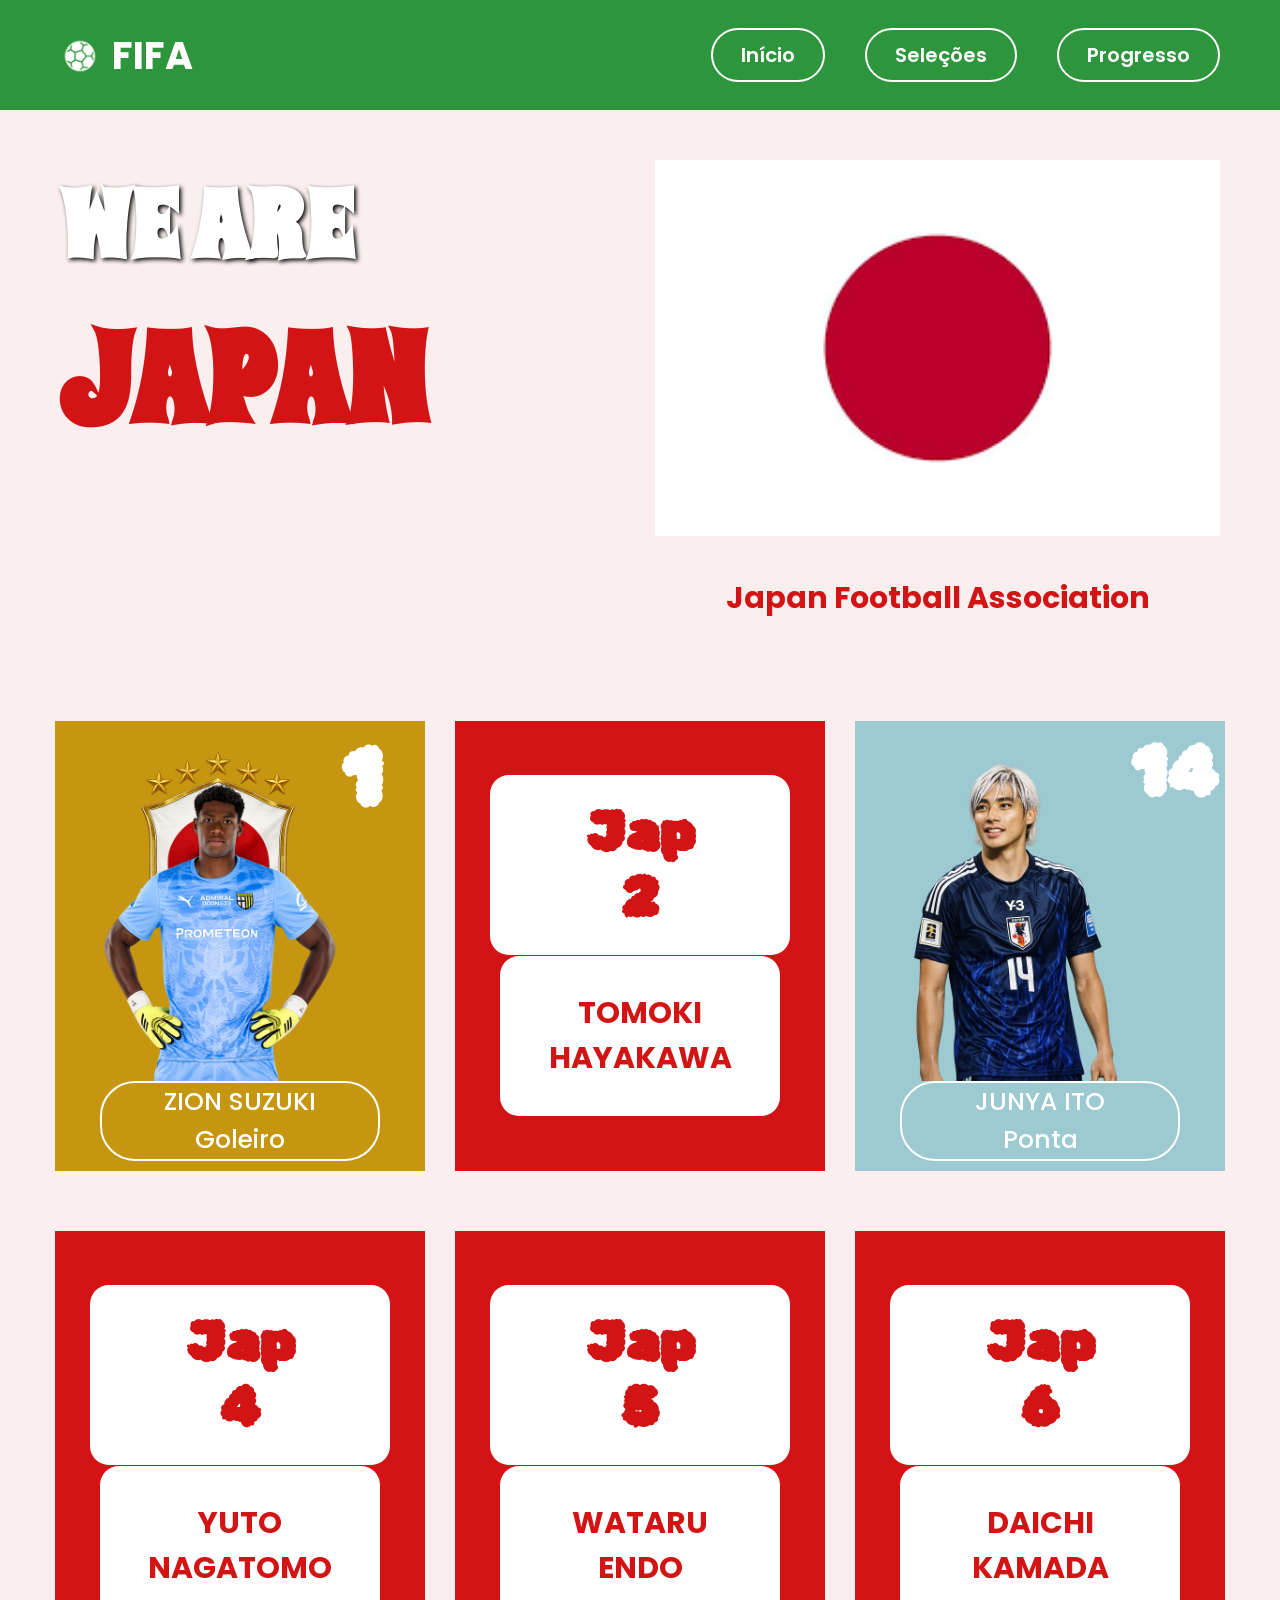
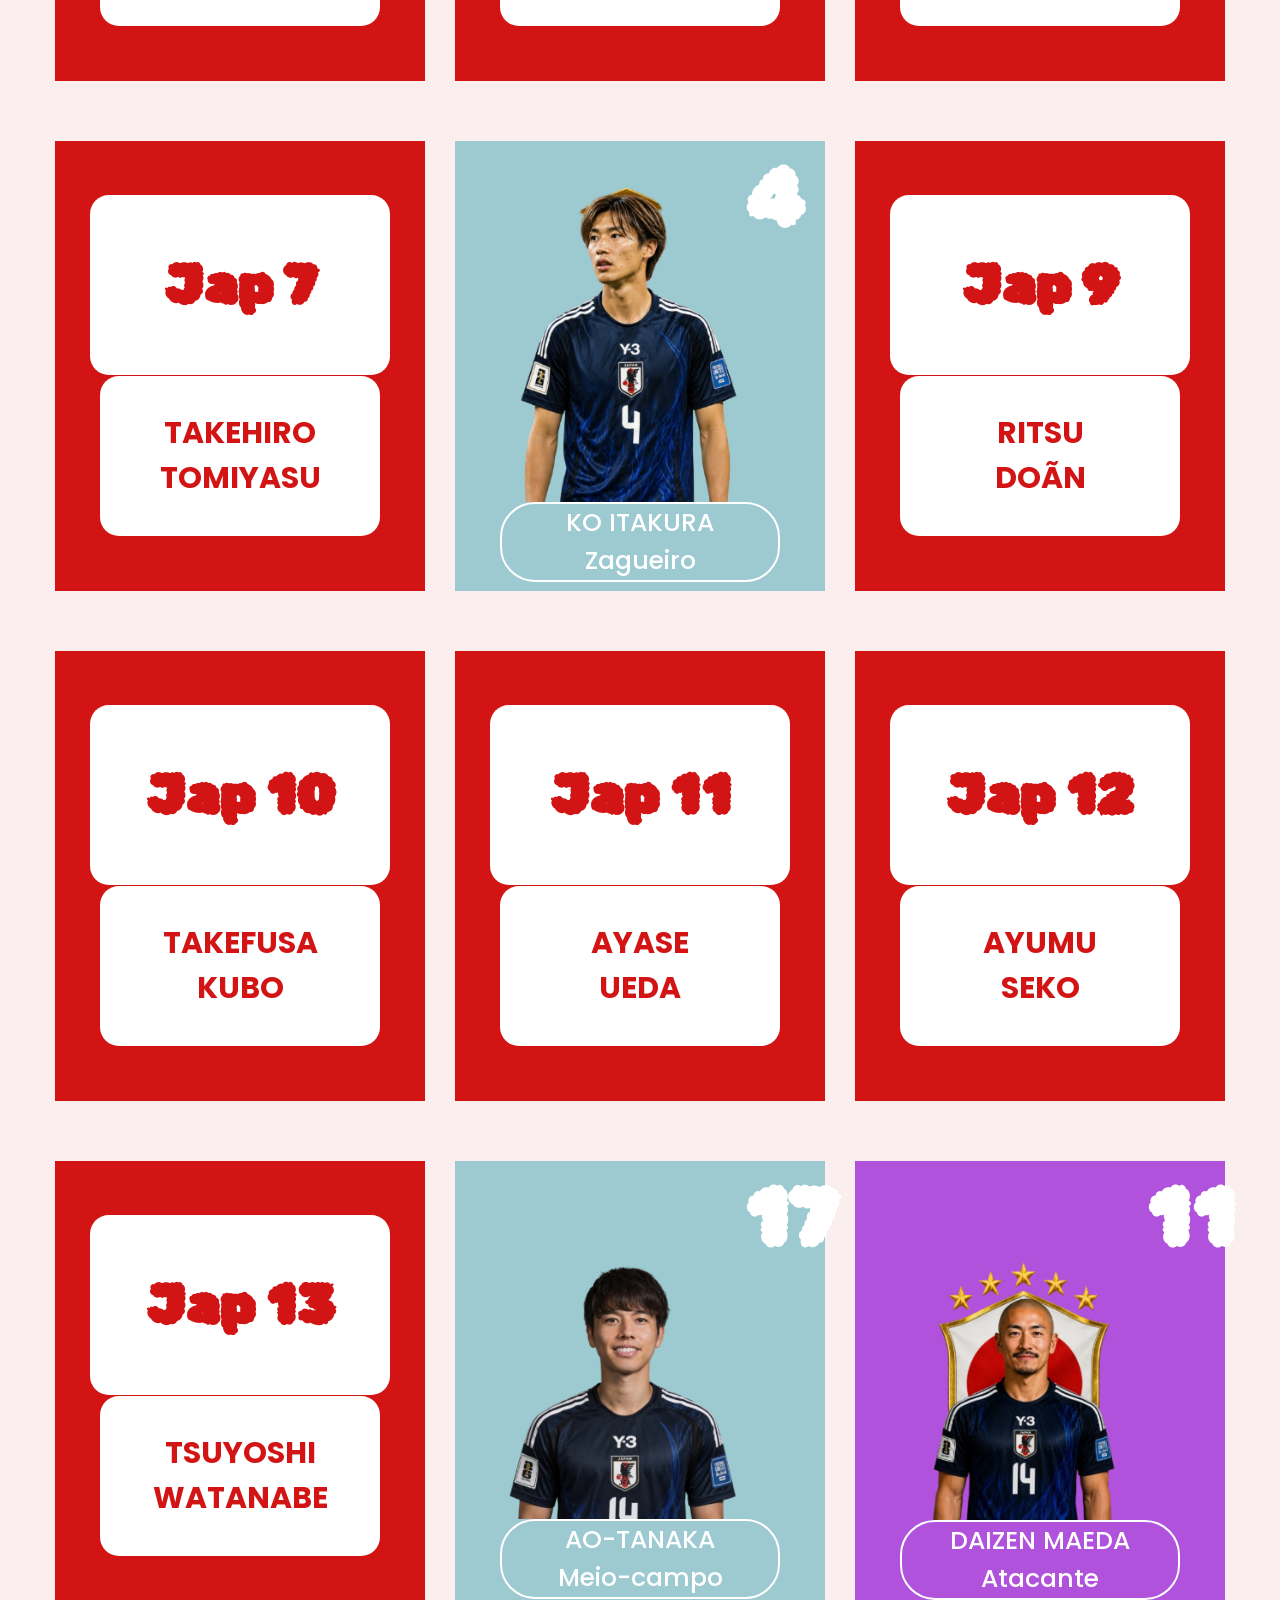
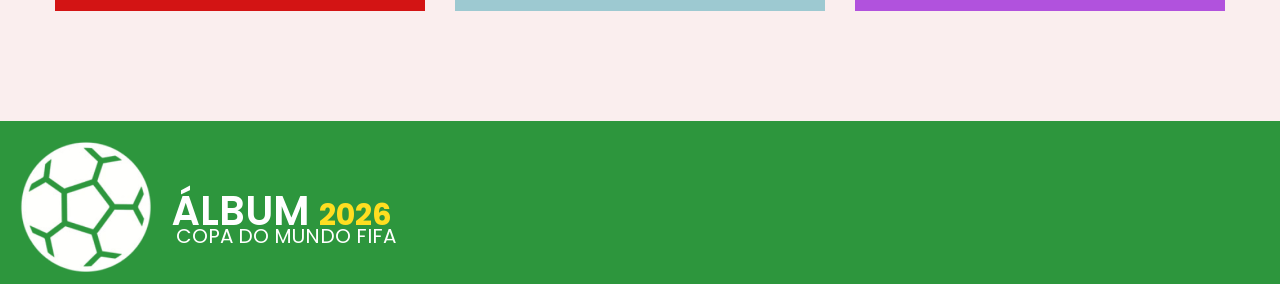
==== selecao-japonesa.html @ 314b2e4a "Add files via upload" ====
<!DOCTYPE html>
<html lang="pt-br" dir="ltr">
    <head>
        <meta charset="UTF-8">
        <meta name="viewport" content="width=device-width, initial-scale=1.0">
        <title>Seleção Japonesa</title>
        <link rel="stylesheet" href="assets/css/selecao-japonesa.css">
    </head>
    <body>
        <header>
        
            <div class="logo">
                <img src="assets/img/logo.png" alt="bola-de-futebol">
                <p>FIFA</p>
            </div>
        
            <nav class="menu">
                <a href="index.html#inicio">Início</a>
                <a href="index.html#selecoes">Seleções</a>
                <a href="index.html#progresso">Progresso</a>
            </nav>
        
        </header>
         <main>
            <section class="todo">
                <section class="identificacao">
                    <div class="txt1">
                        <p><span class="primeiro">WE ARE</span> <span class="dois">JAPAN</span></p>
    
                    
                        <div class="baixo">
                            <img src="assets/img/bandeira-japao.png"/>
                                    
                            <p class="txt-br">Japan Football Association</p>
    
                        </div>
                    </div>
 
        
                </section>

                <section class="selecao">
                    <section class="fig1">
                        <div class="grupo1">
                            <img src="assets/img/jogador-zion.png" alt="">
                            <h6>1</h6>
                        </div>
                        <div class="grupo2">
                            <p>ZION SUZUKI</p>
                            <p>Goleiro</p>
                        </div>
                    </section>

                    <section class="fig2">
                       <h5>Jap <span>2</span></h5>
                       <h4>TOMOKI HAYAKAWA</h4>
                    </section>

                    <section class="fig3">
                        <div class="grupo1">
                            <img src="assets/img/jogador-junya.png" alt="">
                            <h6>14</h6>
                        </div>
                        <div class="grupo2">
                            <p>JUNYA ITO</p>
                            <p>Ponta</p>
                        </div>
                    </section>

                    <section class="fig4">
                       <h5>Jap <span>4</span></h5>
                       <h4>YUTO <span>NAGATOMO</span></h4>
                    </section>

                    <section class="fig5">
                       <h5>Jap <span class="numero">5</span></h5>
                       <h4>WATARU <span>ENDO</span></h4>
                    </section>

                    <section class="fig6">
                       <h5>Jap <span>6</span></h5>
                       <h4>DAICHI <span>KAMADA</span></h4>
                    </section>
                    
                    <section class="fig7">
                       <h5>Jap 7</h5>
                       <h4>TAKEHIRO <span>TOMIYASU</span></h4>
                    </section>

                    <section class="fig8">
                        <div class="grupo1">
                            <img src="assets/img/jogador-itakura.png" alt="">
                            <h6>4</h6>
                        </div>
                        <div class="grupo2">
                            <p>KO ITAKURA</p>
                            <p>Zagueiro</p>
                        </div>
                    </section>

                    <section class="fig9">
                       <h5>Jap 9</h5>
                       <h4>RITSU <span>DOÃN</span></h4>
                    </section>

                    
                    <section class="fig10">
                       <h5>Jap 10</h5>
                       <h4>TAKEFUSA <span>KUBO</span></h4>
                    </section>

                    
                    <section class="fig11">
                       <h5>Jap 11</h5>
                       <h4>AYASE <span>UEDA</span></h4>
                    </section>

                    
                    <section class="fig12">
                       <h5>Jap 12</h5>
                       <h4>AYUMU <span>SEKO</span></h4>
                    </section>

                    
                    <section class="fig13">
                       <h5>Jap 13</h5>
                       <h4>TSUYOSHI WATANABE</h4>
                    </section>

                    <section class="fig14">
                        <div class="grupo1">
                            <img src="assets/img/tanaka.png" alt="AO-TANAKA">
                            <h6>17</h6>
                        </div>
                        <div class="grupo2">
                            <p>AO-TANAKA</p>
                            <p>Meio-campo</p>
                        </div>
                    </section>

                    <section class="fig15">
                        <div class="grupo1">
                            <img src="assets/img/jogador-daizen.png" alt="">
                            <h6>11</h6>
                        </div>
                        <div class="grupo2">
                            <p>DAIZEN MAEDA</p>
                            <p>Atacante</p>
                        </div>
                    </section>

                </section>
            </section>
                

         </main>

        <footer>
            <img src="assets/img/logo.png" alt="bola de futebol">
            <p>ÁLBUM <span>2026</span></p>
            <p class="copa">COPA DO MUNDO FIFA</p>
        </footer>
 
    </body>
</html>
---- assets/css/selecao-japonesa.css ----
@import url('https://fonts.googleapis.com/css2?family=Poppins:wght@400;500;600;700&display=swap');
@import url('https://fonts.googleapis.com/css2?family=Rubik+Bubbles&display=swap');
@import url('https://fonts.googleapis.com/css2?family=Spicy+Rice&display=swap');

*{
    margin: 0;
    padding: 0;
    box-sizing: border-box;
}

:root{
    --cor-texto:#FFFFFF;
    --cor-japao:#D31414;
    --cor-fig-rara:#C79610;
    --cor-fundo-selacao-japonesa:#FAEEEE;
    --cor-fig-comum:#9DC9D1;
    --cor-fig-especial:#B152DD;
}

body{
    font-family: 'Poppins', sans-serif;
    background-color: var(--cor-fundo-selacao-japonesa);
}

header{
    width: 100%;
    height: 110px;
    background: #2D963D;
    display: flex;
    align-items: center;
    justify-content: space-between;
    padding: 0 60px;
}

.logo{
    display: flex;
    align-items: center;
    gap: 12px;
}

.logo img{
    width: 40px;
}

.logo p{
    color: white;
    font-size: 38px;
    font-weight: 700;
}

.menu{
    display: flex;
    align-items: center;
    gap: 40px;
}

.menu a{
    color: white;
    font-size: 20px;
    font-weight: 600;
    border: 2px solid white;
    border-radius: 999px;
    padding: 10px 28px;
    transition: 0.3s;
    text-decoration: none;
}

.menu a:hover{
    background-color: white;
    color: #2D963D;
}

main{
    width: 100%;
}

.todo{
    display: flex;
    flex-direction: column;
}

.identificacao{
    display: flex;
    flex-direction: row;
    margin-bottom: 30px;
}

.txt1{
    display: flex;
    justify-content: space-between;
    margin: 50px 60px;
    width: 100%;
}

.txt1 img{
    width: 565px;
}

.primeiro{
    font-size: 96px;
    font-weight: 600;
    color: var(--cor-texto);
    font-family: 'Spicy Rice', cursive;
    text-shadow: 2px 2px 4px black;
}

.dois{
    font-size: 128px;
    font-weight: 600;
    color: var(--cor-japao);
    font-family: 'Spicy Rice', cursive;
}

.baixo{
    display: flex;
    flex-direction: column;
    text-align: center;
}

.txt-br{
    font-size: 30px;
    font-weight: bolder;
    color: var(--cor-japao);
    margin-top: 40px;
    font-family: 'Poppins', sans-serif;
}

.selecao{
    display: flex;
    flex-wrap: wrap;
    justify-content: center;
    gap: 30px;
    padding: 20px;
}

.selecao img{
    width: 240px;
}

.fig1{
    background-color: var(--cor-fig-rara);
    width: 30%;
    max-width: 370px;
    height: 450px;
    text-align: center;
    margin-bottom: 30px;
}

.fig2{
    width: 30%;
    max-width: 370px;
    height: 450px;
    background-color: var(--cor-japao);
    display: flex;
    justify-content: center;
    align-items: center;
    flex-direction: column;
    gap: 1px;
    margin-bottom: 30px;
}

.fig3{
    background-color: var(--cor-fig-comum);
    width: 30%;
    max-width: 370px;
    height: 450px;
    text-align: center;
    margin-bottom: 30px;
}

.fig4{
    width: 30%;
    max-width: 370px;
    height: 450px;
    background-color: var(--cor-japao);
    display: flex;
    justify-content: center;
    align-items: center;
    flex-direction: column;
    gap: 1px;
    margin-bottom: 30px;
}

.fig5{
    width: 30%;
    max-width: 370px;
    height: 450px;
    background-color: var(--cor-japao);
    display: flex;
    justify-content: center;
    align-items: center;
    flex-direction: column;
    gap: 1px;
    margin-bottom: 30px;
}

.fig6{
    width: 30%;
    max-width: 370px;
    height: 450px;
    background-color: var(--cor-japao);
    display: flex;
    justify-content: center;
    align-items: center;
    flex-direction: column;
    gap: 1px;
    margin-bottom: 30px;
}

.fig7{
    width: 30%;
    max-width: 370px;
    height: 450px;
    background-color: var(--cor-japao);
    display: flex;
    justify-content: center;
    align-items: center;
    flex-direction: column;
    gap: 1px;
    margin-bottom: 30px;
}

.fig8{
    background-color: var(--cor-fig-comum);
    width: 30%;
    max-width: 370px;
    height: 450px;
    text-align: center;
    margin-bottom: 30px;
}

.fig9{
    width: 30%;
    max-width: 370px;
    height: 450px;
    background-color: var(--cor-japao);
    display: flex;
    justify-content: center;
    align-items: center;
    flex-direction: column;
    gap: 1px;
    margin-bottom: 30px;
}

.fig10{
    width: 30%;
    max-width: 370px;
    height: 450px;
    background-color: var(--cor-japao);
    display: flex;
    justify-content: center;
    align-items: center;
    flex-direction: column;
    gap: 1px;
    margin-bottom: 30px;
}

.fig11{
    width: 30%;
    max-width: 370px;
    height: 450px;
    background-color: var(--cor-japao);
    display: flex;
    justify-content: center;
    align-items: center;
    flex-direction: column;
    gap: 1px;
    margin-bottom: 30px;
}

.fig12{
    width: 30%;
    max-width: 370px;
    height: 450px;
    background-color: var(--cor-japao);
    display: flex;
    justify-content: center;
    align-items: center;
    flex-direction: column;
    gap: 1px;
    margin-bottom: 30px;
}

.fig13{
    width: 30%;
    max-width: 370px;
    height: 450px;
    background-color: var(--cor-japao);
    display: flex;
    justify-content: center;
    align-items: center;
    flex-direction: column;
    gap: 1px;
    margin-bottom: 30px;
}

.fig14{
    background-color: var(--cor-fig-comum);
    width: 30%;
    max-width: 370px;
    height: 450px;
    text-align: center;
    margin-bottom: 30px;
}

.fig15{
    background-color: var(--cor-fig-especial);
    width: 30%;
    max-width: 370px;
    height: 450px;
    text-align: center;
    margin-bottom: 30px;
}

.grupo1{
    display: flex;
    flex-direction: row;
    justify-content: center;
}

.grupo1 h6{
    font-family: "Rubik Bubbles", system-ui;
    color: var(--cor-texto);
    font-size: 80px;
    margin-top: 10px;
}

.fig3 .grupo1 h6{
    font-size: 70px;
    margin-right: 15px;
}

.fig3 .grupo1 img{
    margin-left: 40px;
}

.fig8 .grupo1 img{
    margin-left: 30px;
}

.fig14 .grupo1 img{
    margin-left: 60px;
    margin-top: 100px;
}

.fig15 .grupo1 img{
    margin-left: 60px;
    margin-top: 100px;
}

.grupo2{
    font-size: 25px;
    color: var(--cor-texto);
    font-weight: 500;
    border: var(--cor-texto) 2px solid;
    border-radius: 35px;
    width: 280px;
    margin-left: auto;
    margin-right: auto;
}

.fig2 h5{
    background-color: var(--cor-texto);
    width: 300px;
    height: 180px;
    font-size: 55px;
    font-family: "Rubik Bubbles", system-ui;
    color: var(--cor-japao);
    border-radius: 19px;
    display: flex;
    justify-content: center;
    align-items: center;
    flex-direction: column;
}

.fig2 h4{
    background-color: var(--cor-texto);
    width: 280px;
    height: 160px;
    font-size: 30px;
    color: var(--cor-japao);
    border-radius: 19px;
    display: flex;
    text-align: center;
    flex-direction: column;
    justify-content: center;
}

.fig4 h5{
    background-color: var(--cor-texto);
    width: 300px;
    height: 180px;
    font-size: 55px;
    font-family: "Rubik Bubbles", system-ui;
    color: var(--cor-japao);
    border-radius: 19px;
    display: flex;
    justify-content: center;
    align-items: center;
    flex-direction: column;
}

.fig4 h4{
    background-color: var(--cor-texto);
    width: 280px;
    height: 160px;
    font-size: 30px;
    color: var(--cor-japao);
    border-radius: 19px;
    display: flex;
    text-align: center;
    flex-direction: column;
    justify-content: center;
}

.fig5 h5{
    background-color: var(--cor-texto);
    width: 300px;
    height: 180px;
    font-size: 55px;
    font-family: "Rubik Bubbles", system-ui;
    color: var(--cor-japao);
    border-radius: 19px;
    display: flex;
    justify-content: center;
    align-items: center;
    flex-direction: column;
}

.fig5 h4{
    background-color: var(--cor-texto);
    width: 280px;
    height: 160px;
    font-size: 30px;
    color: var(--cor-japao);
    border-radius: 19px;
    display: flex;
    text-align: center;
    flex-direction: column;
    justify-content: center;
}

.fig6 h5{
    background-color: var(--cor-texto);
    width: 300px;
    height: 180px;
    font-size: 55px;
    font-family: "Rubik Bubbles", system-ui;
    color: var(--cor-japao);
    border-radius: 19px;
    display: flex;
    justify-content: center;
    align-items: center;
    flex-direction: column;
}

.fig6 h4{
    background-color: var(--cor-texto);
    width: 280px;
    height: 160px;
    font-size: 30px;
    color: var(--cor-japao);
    border-radius: 19px;
    display: flex;
    text-align: center;
    flex-direction: column;
    justify-content: center;
}

.fig7 h5{
    background-color: var(--cor-texto);
    width: 300px;
    height: 180px;
    font-size: 55px;
    font-family: "Rubik Bubbles", system-ui;
    color: var(--cor-japao);
    border-radius: 19px;
    display: flex;
    justify-content: center;
    align-items: center;
    flex-direction: column;
}

.fig7 h4{
    background-color: var(--cor-texto);
    width: 280px;
    height: 160px;
    font-size: 30px;
    color: var(--cor-japao);
    border-radius: 19px;
    display: flex;
    text-align: center;
    flex-direction: column;
    justify-content: center;
}

.fig9 h5{
    background-color: var(--cor-texto);
    width: 300px;
    height: 180px;
    font-size: 55px;
    font-family: "Rubik Bubbles", system-ui;
    color: var(--cor-japao);
    border-radius: 19px;
    display: flex;
    justify-content: center;
    align-items: center;
    flex-direction: column;
}

.fig9 h4{
    background-color: var(--cor-texto);
    width: 280px;
    height: 160px;
    font-size: 30px;
    color: var(--cor-japao);
    border-radius: 19px;
    display: flex;
    text-align: center;
    flex-direction: column;
    justify-content: center;
}

.fig10 h5{
    background-color: var(--cor-texto);
    width: 300px;
    height: 180px;
    font-size: 55px;
    font-family: "Rubik Bubbles", system-ui;
    color: var(--cor-japao);
    border-radius: 19px;
    display: flex;
    justify-content: center;
    align-items: center;
    flex-direction: column;
}

.fig10 h4{
    background-color: var(--cor-texto);
    width: 280px;
    height: 160px;
    font-size: 30px;
    color: var(--cor-japao);
    border-radius: 19px;
    display: flex;
    text-align: center;
    flex-direction: column;
    justify-content: center;
}

.fig11 h5{
    background-color: var(--cor-texto);
    width: 300px;
    height: 180px;
    font-size: 55px;
    font-family: "Rubik Bubbles", system-ui;
    color: var(--cor-japao);
    border-radius: 19px;
    display: flex;
    justify-content: center;
    align-items: center;
    flex-direction: column;
}

.fig11 h4{
    background-color: var(--cor-texto);
    width: 280px;
    height: 160px;
    font-size: 30px;
    color: var(--cor-japao);
    border-radius: 19px;
    display: flex;
    text-align: center;
    flex-direction: column;
    justify-content: center;
}

.fig12 h5{
    background-color: var(--cor-texto);
    width: 300px;
    height: 180px;
    font-size: 55px;
    font-family: "Rubik Bubbles", system-ui;
    color: var(--cor-japao);
    border-radius: 19px;
    display: flex;
    justify-content: center;
    align-items: center;
    flex-direction: column;
}

.fig12 h4{
    background-color: var(--cor-texto);
    width: 280px;
    height: 160px;
    font-size: 30px;
    color: var(--cor-japao);
    border-radius: 19px;
    display: flex;
    text-align: center;
    flex-direction: column;
    justify-content: center;
}

.fig13 h5{
    background-color: var(--cor-texto);
    width: 300px;
    height: 180px;
    font-size: 55px;
    font-family: "Rubik Bubbles", system-ui;
    color: var(--cor-japao);
    border-radius: 19px;
    display: flex;
    justify-content: center;
    align-items: center;
    flex-direction: column;
}

.fig13 h4{
    background-color: var(--cor-texto);
    width: 280px;
    height: 160px;
    font-size: 30px;
    color: var(--cor-japao);
    border-radius: 19px;
    display: flex;
    text-align: center;
    flex-direction: column;
    justify-content: center;
}

footer{
    background-color: #2D963D;
    margin-top: 60px;
    display: flex;
}

footer img{
    display: flex;
}

footer p{
    color: white;
    font-size: 40px;
    font-weight: 600;
    flex-direction: column;
    margin-top: 60px;
}

footer p span{
    font-size: 30px;
    font-weight: 700;
    color: #FFDE21;
    margin-top: 20px;
}

.copa{
    font-size: 20px;
    font-weight: 400;
    margin-top: 100px;
    margin-left: -216px;
}

/* ===================== TABLET (769px – 1024px) ===================== */

@media (min-width: 769px) and (max-width: 1024px){

    header{
        height: auto;
        padding: 20px 30px;
        justify-content: space-between;
        flex-wrap: wrap;
        gap: 16px;
    }

    .logo p{
        font-size: 30px;
    }

    .menu{
        flex-wrap: wrap;
        gap: 14px;
    }

    .menu a{
        font-size: 15px;
        padding: 8px 18px;
    }

    .identificacao{
        flex-direction: column;
        align-items: center;
    }

    .txt1{
        flex-direction: column;
        align-items: center;
        margin: 40px 20px;
        text-align: center;
    }

    .txt1 img{
        width: 420px;
        max-width: 90%;
    }

    .primeiro{
        font-size: 70px;
    }

    .dois{
        font-size: 95px;
    }

    .txt-br{
        font-size: 26px;
    }

    .selecao{
        justify-content: center;
        gap: 16px;
        padding: 20px;
    }

    .fig1{
        width: 48%;
        max-width: 370px;
        height: 430px;
        margin-bottom: 16px;
    }

    .fig2{
        width: 48%;
        max-width: 370px;
        height: 430px;
        margin-bottom: 16px;
    }

    .fig3{
        width: 48%;
        max-width: 370px;
        height: 430px;
        margin-bottom: 16px;
    }

    .fig4{
        width: 48%;
        max-width: 370px;
        height: 430px;
        margin-bottom: 16px;
    }

    .fig5{
        width: 48%;
        max-width: 370px;
        height: 430px;
        margin-bottom: 16px;
    }

    .fig6{
        width: 48%;
        max-width: 370px;
        height: 430px;
        margin-bottom: 16px;
    }

    .fig7{
        width: 48%;
        max-width: 370px;
        height: 430px;
        margin-bottom: 16px;
    }

    .fig8{
        width: 48%;
        max-width: 370px;
        height: 430px;
        margin-bottom: 16px;
    }

    .fig9{
        width: 48%;
        max-width: 370px;
        height: 430px;
        margin-bottom: 16px;
    }

    .fig10{
        width: 48%;
        max-width: 370px;
        height: 430px;
        margin-bottom: 16px;
    }

    .fig11{
        width: 48%;
        max-width: 370px;
        height: 430px;
        margin-bottom: 16px;
    }

    .fig12{
        width: 48%;
        max-width: 370px;
        height: 430px;
        margin-bottom: 16px;
    }

    .fig13{
        width: 48%;
        max-width: 370px;
        height: 430px;
        margin-bottom: 16px;
    }

    .fig14{
        width: 48%;
        max-width: 370px;
        height: 430px;
        margin-bottom: 16px;
    }

    .fig15{
        width: 48%;
        max-width: 370px;
        height: 430px;
        margin-bottom: 16px;
    }

    .selecao img{
        width: 210px;
    }

    .grupo1 h6{
        font-size: 65px;
    }

    .fig3 .grupo1 h6{
        font-size: 60px;
    }

    .fig3 .grupo1 img{
        margin-left: 25px;
    }

    .fig8 .grupo1 img{
        margin-left: 20px;
    }

    .fig14 .grupo1 img{
        margin-left: 45px;
        margin-top: 90px;
    }

    .fig15 .grupo1 img{
        margin-left: 45px;
        margin-top: 90px;
    }

    .grupo2{
        width: 240px;
        font-size: 22px;
    }

    .fig2 h5{
        width: 260px;
        height: 160px;
        font-size: 45px;
    }

    .fig2 h4{
        width: 240px;
        height: 140px;
        font-size: 25px;
    }

    .fig4 h5{
        width: 260px;
        height: 160px;
        font-size: 45px;
    }

    .fig4 h4{
        width: 240px;
        height: 140px;
        font-size: 25px;
    }

    .fig5 h5{
        width: 260px;
        height: 160px;
        font-size: 45px;
    }

    .fig5 h4{
        width: 240px;
        height: 140px;
        font-size: 25px;
    }

    .fig6 h5{
        width: 260px;
        height: 160px;
        font-size: 45px;
    }

    .fig6 h4{
        width: 240px;
        height: 140px;
        font-size: 25px;
    }

    .fig7 h5{
        width: 260px;
        height: 160px;
        font-size: 45px;
    }

    .fig7 h4{
        width: 240px;
        height: 140px;
        font-size: 25px;
    }

    .fig9 h5{
        width: 260px;
        height: 160px;
        font-size: 45px;
    }

    .fig9 h4{
        width: 240px;
        height: 140px;
        font-size: 25px;
    }

    .fig10 h5{
        width: 260px;
        height: 160px;
        font-size: 45px;
    }

    .fig10 h4{
        width: 240px;
        height: 140px;
        font-size: 25px;
    }

    .fig11 h5{
        width: 260px;
        height: 160px;
        font-size: 45px;
    }

    .fig11 h4{
        width: 240px;
        height: 140px;
        font-size: 25px;
    }

    .fig12 h5{
        width: 260px;
        height: 160px;
        font-size: 45px;
    }

    .fig12 h4{
        width: 240px;
        height: 140px;
        font-size: 25px;
    }

    .fig13 h5{
        width: 260px;
        height: 160px;
        font-size: 45px;
    }

    .fig13 h4{
        width: 240px;
        height: 140px;
        font-size: 25px;
    }

    footer{
        justify-content: center;
        align-items: center;
        text-align: center;
        flex-wrap: wrap;
        gap: 20px;
        padding: 25px;
    }

    footer p{
        margin-top: 0;
    }

    .copa{
        margin: 0;
        width: 100%;
    }
}

/* ===================== CELULAR (≤ 768px) ===================== */

@media (max-width: 768px){

    header{
        height: auto;
        padding: 20px;
        flex-direction: column;
        justify-content: center;
        align-items: center;
        gap: 18px;
    }

    .logo img{
        width: 34px;
    }

    .logo p{
        font-size: 28px;
    }

    .menu{
        flex-direction: column;
        width: 100%;
        gap: 12px;
    }

    .menu a{
        width: 100%;
        text-align: center;
        font-size: 17px;
        padding: 10px 20px;
    }

    .identificacao{
        flex-direction: column;
        align-items: center;
        margin-bottom: 20px;
    }

    .txt1{
        flex-direction: column;
        align-items: center;
        margin: 30px 15px;
        text-align: center;
    }

    .txt1 img{
        width: 280px;
        max-width: 90%;
    }

    .primeiro{
        font-size: 46px;
    }

    .dois{
        font-size: 65px;
    }

    .txt-br{
        font-size: 18px;
        margin-top: 20px;
    }

    .selecao{
        justify-content: space-between;
        gap: 8px;
        padding: 10px 12px;
    }

    .fig1{
        width: 48%;
        max-width: none;
        height: 270px;
        margin-bottom: 8px;
    }

    .fig2{
        width: 48%;
        max-width: none;
        height: 270px;
        margin-bottom: 8px;
    }

    .fig3{
        width: 48%;
        max-width: none;
        height: 270px;
        margin-bottom: 8px;
    }

    .fig4{
        width: 48%;
        max-width: none;
        height: 270px;
        margin-bottom: 8px;
    }

    .fig5{
        width: 48%;
        max-width: none;
        height: 270px;
        margin-bottom: 8px;
    }

    .fig6{
        width: 48%;
        max-width: none;
        height: 270px;
        margin-bottom: 8px;
    }

    .fig7{
        width: 48%;
        max-width: none;
        height: 270px;
        margin-bottom: 8px;
    }

    .fig8{
        width: 48%;
        max-width: none;
        height: 270px;
        margin-bottom: 8px;
    }

    .fig9{
        width: 48%;
        max-width: none;
        height: 270px;
        margin-bottom: 8px;
    }

    .fig10{
        width: 48%;
        max-width: none;
        height: 270px;
        margin-bottom: 8px;
    }

    .fig11{
        width: 48%;
        max-width: none;
        height: 270px;
        margin-bottom: 8px;
    }

    .fig12{
        width: 48%;
        max-width: none;
        height: 270px;
        margin-bottom: 8px;
    }

    .fig13{
        width: 48%;
        max-width: none;
        height: 270px;
        margin-bottom: 8px;
    }

    .fig14{
        width: 48%;
        max-width: none;
        height: 270px;
        margin-bottom: 8px;
    }

    .fig15{
        width: 48%;
        max-width: none;
        height: 270px;
        margin-bottom: 8px;
    }

    .selecao img{
        width: 105px;
    }

    .grupo1{
        align-items: center;
    }

    .grupo1 h6{
        font-size: 38px;
        margin-top: 8px;
    }

    .fig3 .grupo1 h6{
        font-size: 34px;
        margin-right: 5px;
    }

    .fig3 .grupo1 img{
        margin-left: 8px;
    }

    .fig8 .grupo1 img{
        margin-left: 8px;
    }

    .fig14 .grupo1 img{
        margin-left: 18px;
        margin-top: 55px;
    }

    .fig15 .grupo1 img{
        margin-left: 18px;
        margin-top: 55px;
    }

    .grupo2{
        width: 130px;
        font-size: 13px;
        border-radius: 20px;
        padding: 3px;
    }

    .fig2 h5{
        width: 130px;
        height: 85px;
        font-size: 26px;
        border-radius: 12px;
    }

    .fig2 h4{
        width: 125px;
        height: 85px;
        font-size: 15px;
        border-radius: 12px;
        padding: 5px;
    }

    .fig4 h5{
        width: 130px;
        height: 85px;
        font-size: 26px;
        border-radius: 12px;
    }

    .fig4 h4{
        width: 125px;
        height: 85px;
        font-size: 15px;
        border-radius: 12px;
        padding: 5px;
    }

    .fig5 h5{
        width: 130px;
        height: 85px;
        font-size: 26px;
        border-radius: 12px;
    }

    .fig5 h4{
        width: 125px;
        height: 85px;
        font-size: 15px;
        border-radius: 12px;
        padding: 5px;
    }

    .fig6 h5{
        width: 130px;
        height: 85px;
        font-size: 26px;
        border-radius: 12px;
    }

    .fig6 h4{
        width: 125px;
        height: 85px;
        font-size: 15px;
        border-radius: 12px;
        padding: 5px;
    }

    .fig7 h5{
        width: 130px;
        height: 85px;
        font-size: 26px;
        border-radius: 12px;
    }

    .fig7 h4{
        width: 125px;
        height: 85px;
        font-size: 15px;
        border-radius: 12px;
        padding: 5px;
    }

    .fig9 h5{
        width: 130px;
        height: 85px;
        font-size: 26px;
        border-radius: 12px;
    }

    .fig9 h4{
        width: 125px;
        height: 85px;
        font-size: 15px;
        border-radius: 12px;
        padding: 5px;
    }

    .fig10 h5{
        width: 130px;
        height: 85px;
        font-size: 26px;
        border-radius: 12px;
    }

    .fig10 h4{
        width: 125px;
        height: 85px;
        font-size: 15px;
        border-radius: 12px;
        padding: 5px;
    }

    .fig11 h5{
        width: 130px;
        height: 85px;
        font-size: 26px;
        border-radius: 12px;
    }

    .fig11 h4{
        width: 125px;
        height: 85px;
        font-size: 15px;
        border-radius: 12px;
        padding: 5px;
    }

    .fig12 h5{
        width: 130px;
        height: 85px;
        font-size: 26px;
        border-radius: 12px;
    }

    .fig12 h4{
        width: 125px;
        height: 85px;
        font-size: 15px;
        border-radius: 12px;
        padding: 5px;
    }

    .fig13 h5{
        width: 130px;
        height: 85px;
        font-size: 26px;
        border-radius: 12px;
    }

    .fig13 h4{
        width: 125px;
        height: 85px;
        font-size: 15px;
        border-radius: 12px;
        padding: 5px;
    }

    footer{
        flex-direction: column;
        align-items: center;
        text-align: center;
        padding: 25px 20px;
        gap: 10px;
    }

    footer p{
        font-size: 28px;
        margin-top: 0;
    }

    footer p span{
        font-size: 22px;
    }

    .copa{
        font-size: 16px;
        margin: 0;
    }
}
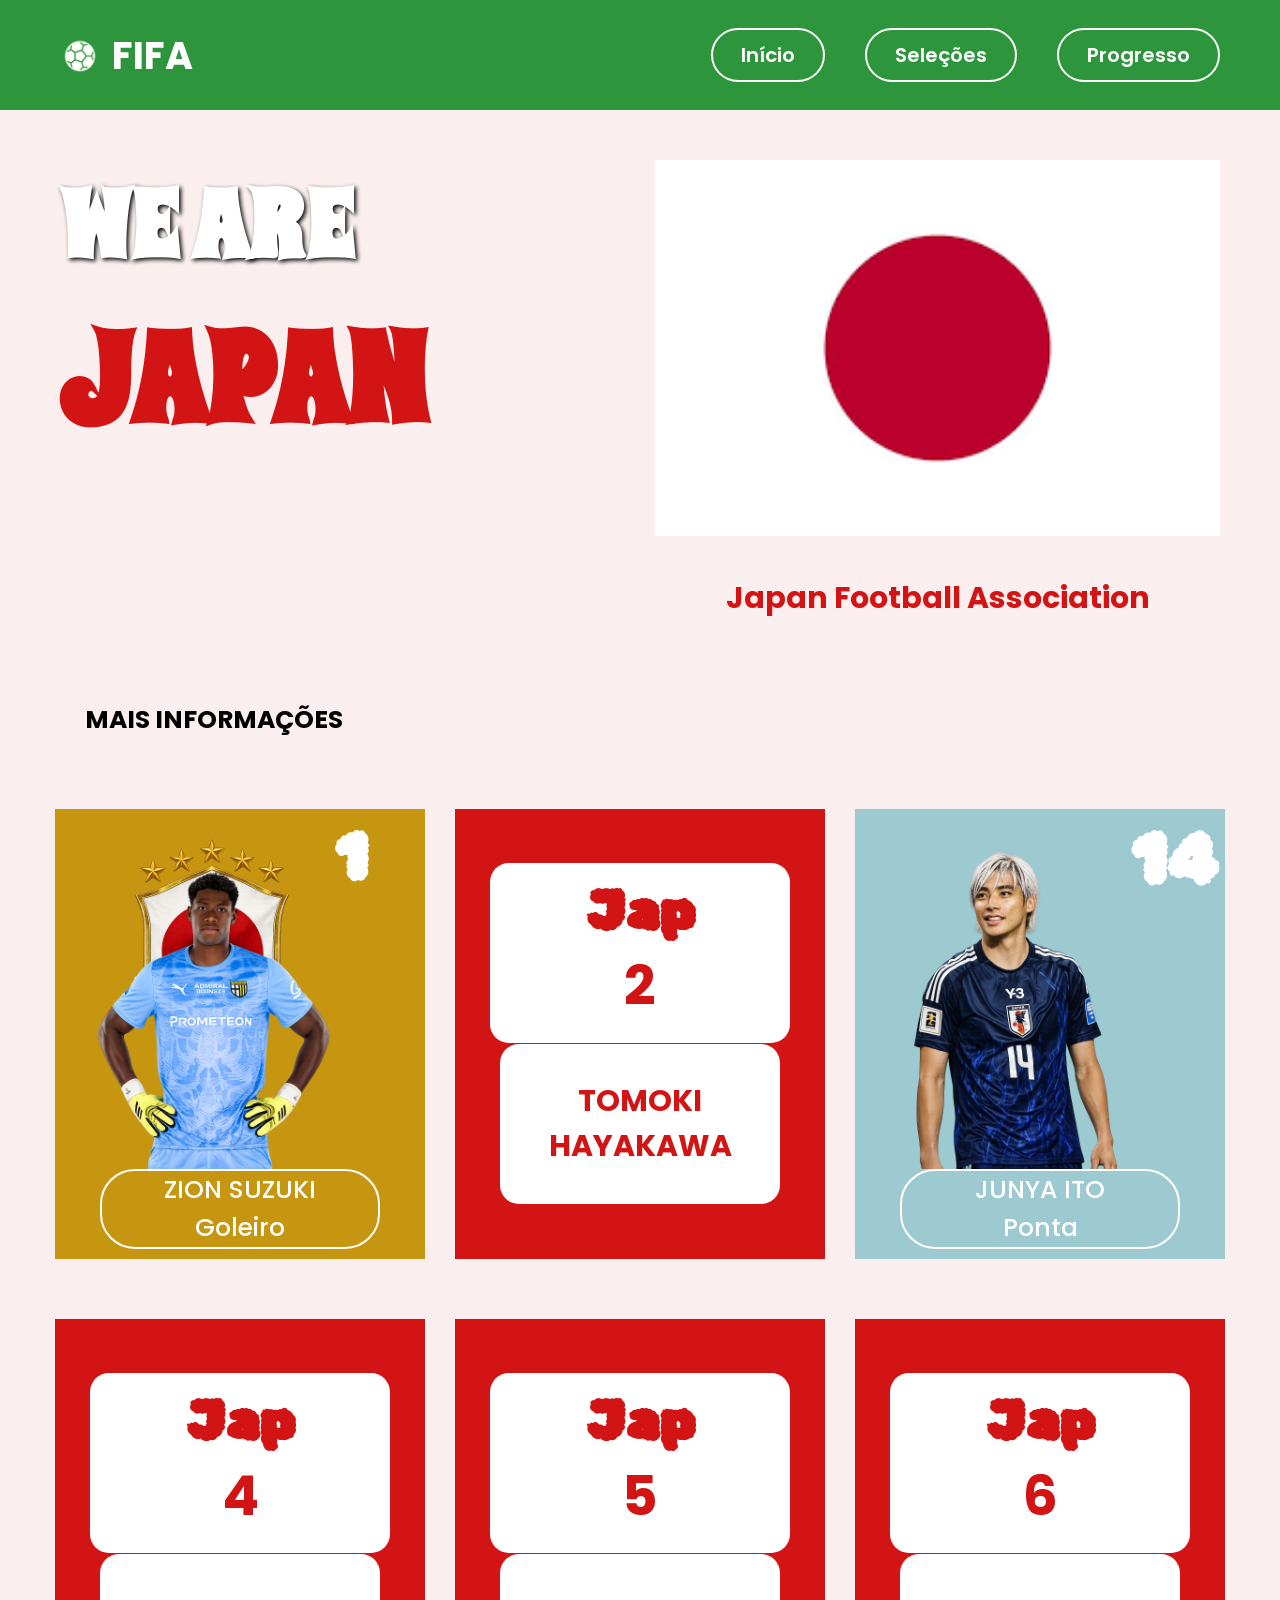
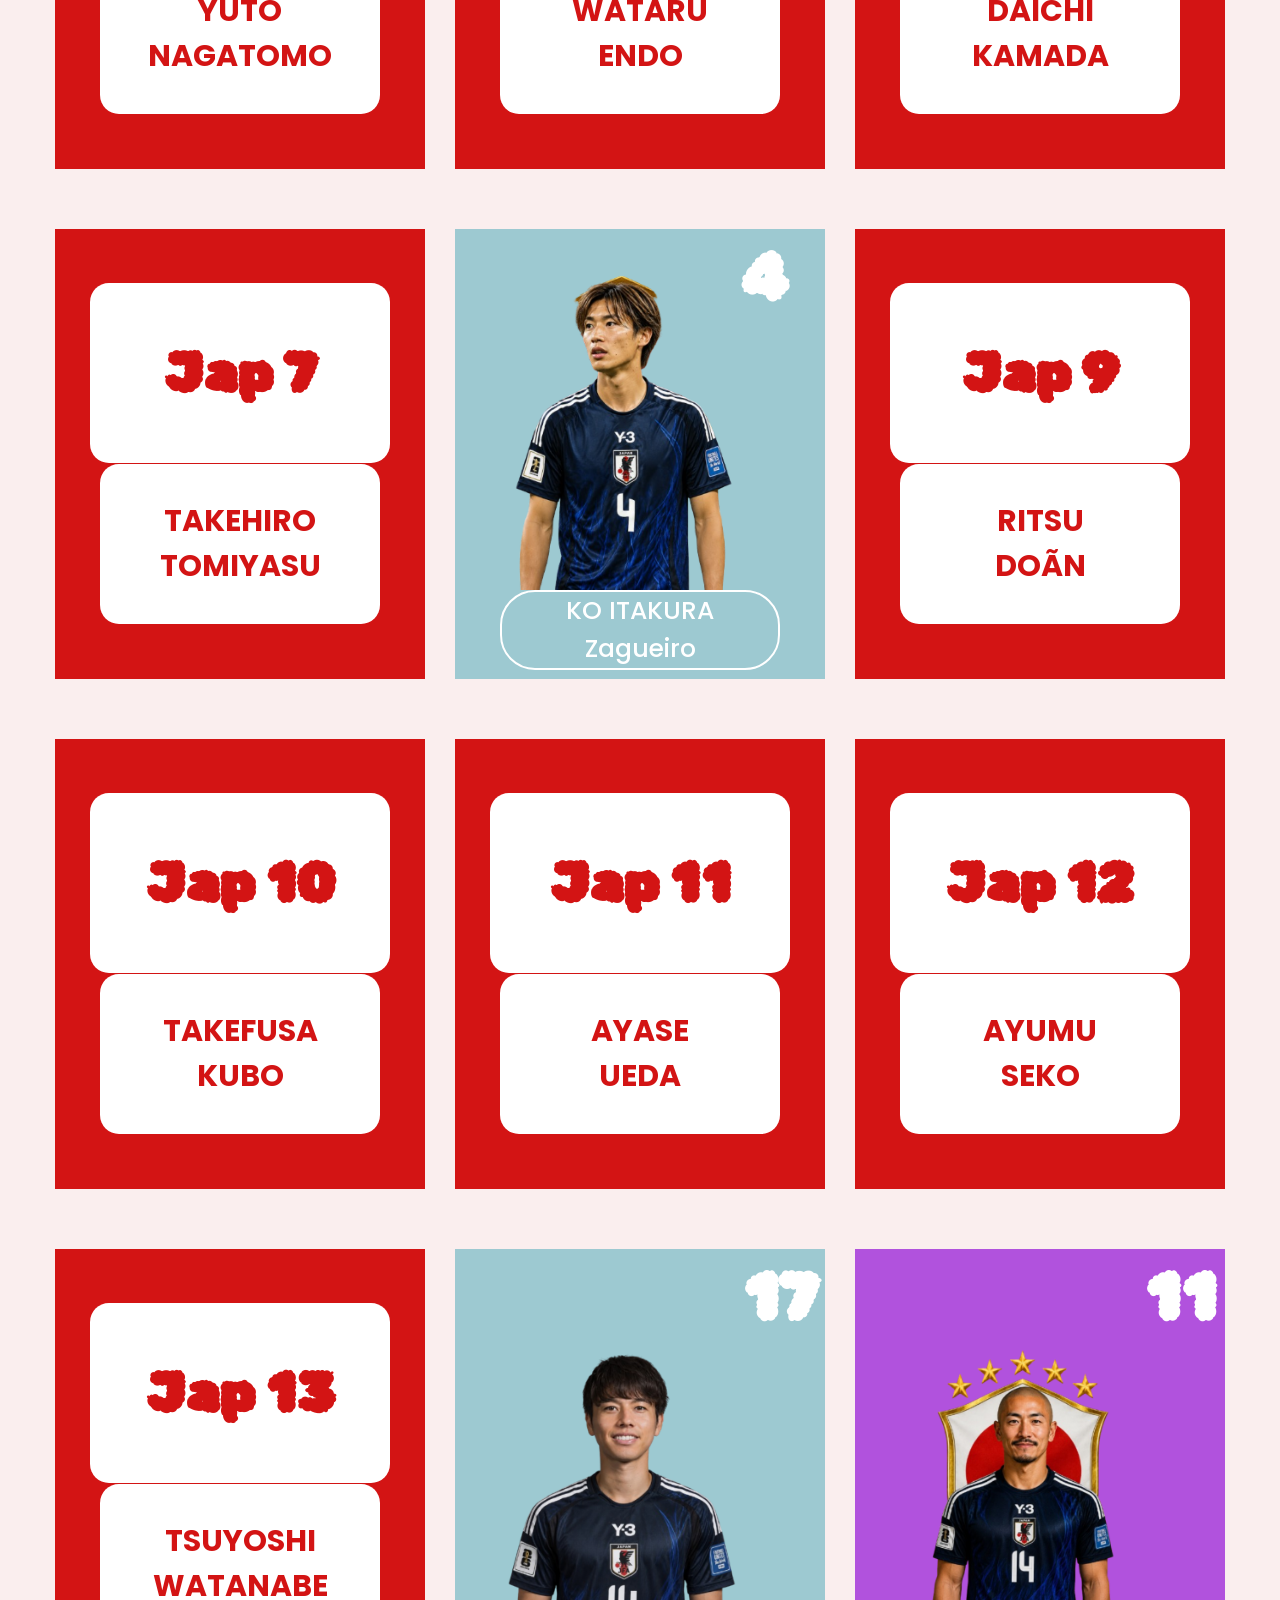
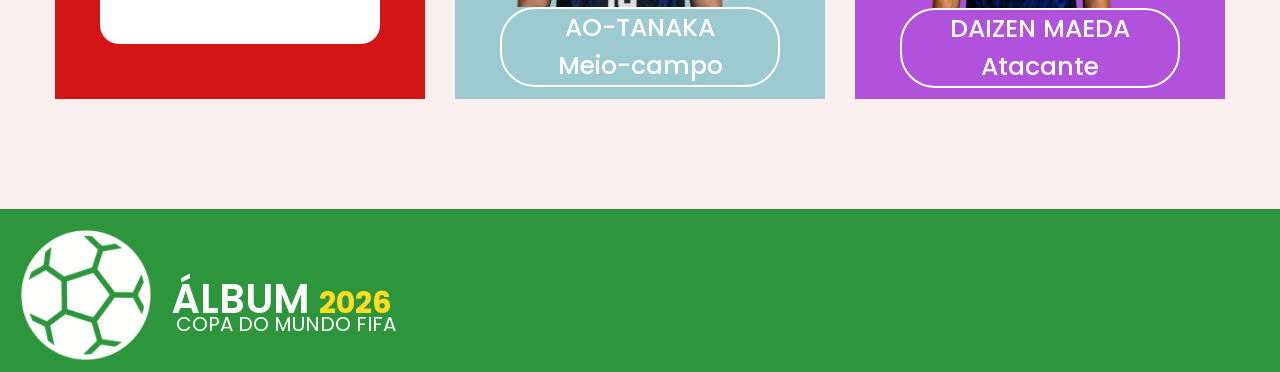
==== commit 9aa6516f: "Add files via upload" ====
--- a/selecao-japonesa.html
+++ b/selecao-japonesa.html
@@ -38,8 +38,10 @@
  
         
                 </section>
-
+                <a href="info-japao.html" class="info">MAIS INFORMAÇÕES</a>
+                
                 <section class="selecao">
+                    
                     <section class="fig1">
                         <div class="grupo1">
                             <img src="assets/img/jogador-zion.png" alt="">
--- a/assets/css/selecao-japonesa.css
+++ b/assets/css/selecao-japonesa.css
@@ -3,10 +3,13 @@
 @import url('https://fonts.googleapis.com/css2?family=Spicy+Rice&display=swap');
 
 *{
-    margin: 0;
+   margin: 0;
     padding: 0;
     box-sizing: border-box;
-}
+    font-family: 'Poppins', sans-serif;
+    text-decoration: none;
+}
+
 
 :root{
     --cor-texto:#FFFFFF;
@@ -90,10 +93,15 @@
     justify-content: space-between;
     margin: 50px 60px;
     width: 100%;
+    p{
+        display: flex;
+        flex-direction: column;
+    }
 }
 
 .txt1 img{
     width: 565px;
+    
 }
 
 .primeiro{
@@ -136,7 +144,13 @@
 .selecao img{
     width: 240px;
 }
-
+.info{
+    margin-left: 85px;
+    margin-bottom: 50px;
+    color: black;
+    font-size: 25px;
+    font-weight: bold;
+}
 .fig1{
     background-color: var(--cor-fig-rara);
     width: 30%;
@@ -144,6 +158,7 @@
     height: 450px;
     text-align: center;
     margin-bottom: 30px;
+    
 }
 
 .fig2{
@@ -301,6 +316,7 @@
     height: 450px;
     text-align: center;
     margin-bottom: 30px;
+    
 }
 
 .fig15{
@@ -321,8 +337,9 @@
 .grupo1 h6{
     font-family: "Rubik Bubbles", system-ui;
     color: var(--cor-texto);
-    font-size: 80px;
+    font-size: 65px;
     margin-top: 10px;
+    margin-right: 20px;
 }
 
 .fig3 .grupo1 h6{
